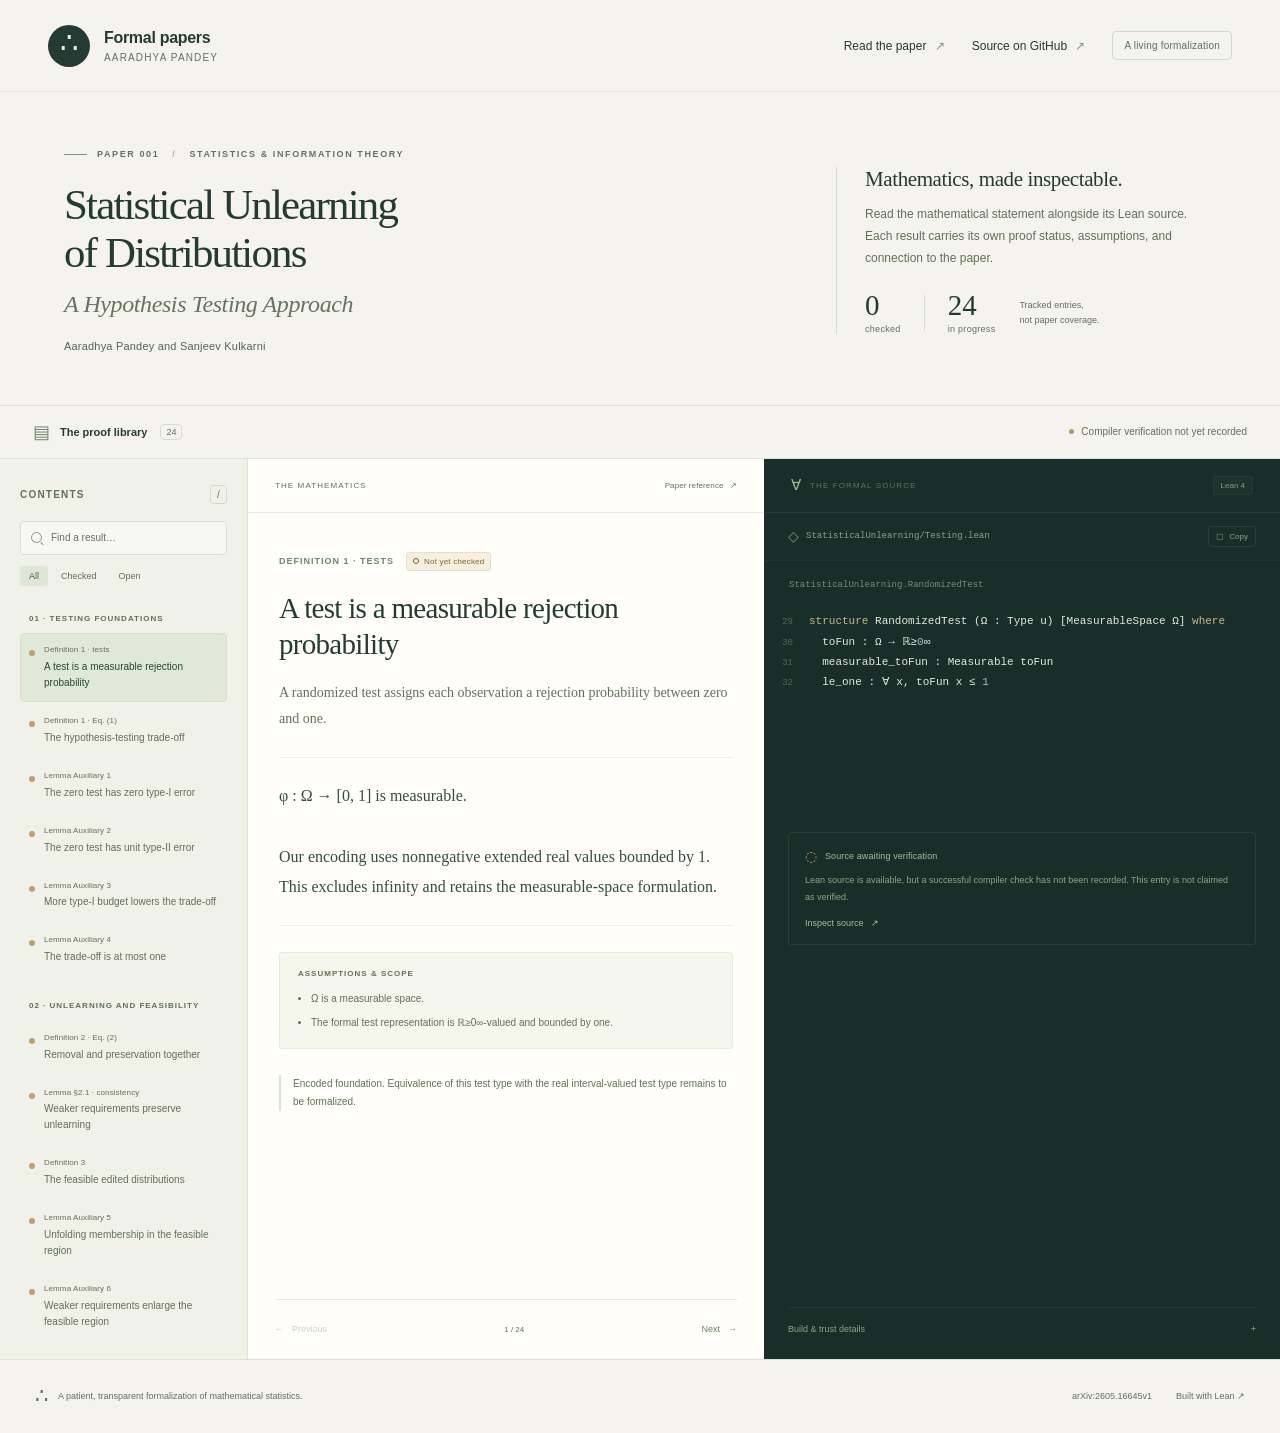
==== statistical-unlearning/site/index.html @ 72335279 "Add audited formalization foundations, metric geometry, and split-pane reader" ====
<!doctype html>
<html lang="en">
<head>
  <meta charset="utf-8">
  <meta name="viewport" content="width=device-width, initial-scale=1">
  <meta name="theme-color" content="#f5f3ed">
  <meta name="description" content="A transparent, growing Lean formalization of Statistical Unlearning of Distributions, with mathematical statements and formal source side by side.">
  <title>Statistical Unlearning · Proof Companion</title>
  <link rel="stylesheet" href="styles.css">
  <script defer src="data/proofs.js"></script>
  <script defer src="app.js"></script>
</head>
<body>
  <a class="skip-link" href="#paper-panel">Skip to the statement</a>
  <header class="masthead">
    <a class="brand" href="#" aria-label="Proof companion home"><span class="brand-mark" aria-hidden="true">∴</span><span>Formal papers<span class="brand-sub">Aaradhya Pandey</span></span></a>
    <nav class="top-links" aria-label="Project links">
      <a id="paper-link" href="https://arxiv.org/abs/2605.16645" target="_blank" rel="noopener noreferrer">Read the paper <span aria-hidden="true">↗</span></a>
      <a id="repository-link" class="repository-link" hidden target="_blank" rel="noopener noreferrer">Source on GitHub <span aria-hidden="true">↗</span></a>
      <span class="edition">A living formalization</span>
    </nav>
  </header>

  <section class="project-intro" aria-labelledby="project-title">
    <div class="intro-copy">
      <p class="eyebrow"><span class="small-rule"></span> Paper 001 <span class="eyebrow-separator">/</span> Statistics &amp; information theory</p>
      <h1 id="project-title">Statistical Unlearning<br>of Distributions</h1>
      <p class="subtitle">A Hypothesis Testing Approach</p>
      <p class="authors" id="authors">Aaradhya Pandey <span>&amp;</span> Sanjeev Kulkarni</p>
    </div>
    <div class="project-note">
      <p class="note-heading">Mathematics, made inspectable.</p>
      <p>Read the mathematical statement alongside its Lean source. Each result carries its own proof status, assumptions, and connection to the paper.</p>
      <div class="progress-summary" aria-label="Formalization progress">
        <div><strong id="checked-count">0</strong><span>checked</span></div>
        <span class="stat-divider" aria-hidden="true"></span>
        <div><strong id="pending-count">0</strong><span>in progress</span></div>
        <span class="progress-caption">Tracked entries,<br>not paper coverage.</span>
      </div>
    </div>
  </section>

  <div class="reader-heading">
    <div class="reader-label"><span class="book-icon" aria-hidden="true">▤</span> The proof library <span id="entry-total" class="entry-total"></span></div>
    <div class="trust-label"><span class="trust-dot" aria-hidden="true"></span><span id="build-label">Verification status is recorded per result</span></div>
  </div>

  <main class="reader-shell">
    <aside class="library-sidebar" aria-label="Statement library">
      <div class="sidebar-inner">
        <div class="sidebar-title"><h2>Contents</h2><span class="keyboard-hint" title="Focus search">/</span></div>
        <label class="search-wrap"><span class="search-icon" aria-hidden="true"></span><span class="sr-only">Search statements</span><input id="search" type="search" placeholder="Find a result…" autocomplete="off"></label>
        <div class="filter-row" role="group" aria-label="Filter by proof status">
          <button class="filter active" data-filter="all" aria-pressed="true">All</button>
          <button class="filter" data-filter="checked" aria-pressed="false">Checked</button>
          <button class="filter" data-filter="open" aria-pressed="false">Open</button>
        </div>
        <nav id="contents" class="contents" aria-label="Paper statements"></nav>
        <p id="no-results" class="no-results" hidden>No matching statements.<br>Try another term or filter.</p>
        <div class="sidebar-footer"><span class="status-dot pending" aria-hidden="true"></span><p>This project is in progress.<br>The full paper is not yet verified.</p></div>
      </div>
    </aside>

    <div class="reading-area">
      <div class="mobile-tabs" role="tablist" aria-label="Reading pane">
        <button id="paper-tab" role="tab" aria-selected="true" aria-controls="paper-panel" tabindex="0">Mathematics</button>
        <button id="lean-tab" role="tab" aria-selected="false" aria-controls="lean-panel" tabindex="-1">Lean source</button>
      </div>
      <div class="paired-panels" id="paired-panels">
        <article id="paper-panel" class="paper-panel" tabindex="-1" aria-labelledby="statement-title">
          <div class="panel-caption"><span>THE MATHEMATICS</span><a id="entry-paper-link" target="_blank" rel="noopener noreferrer">Paper reference <span aria-hidden="true">↗</span></a></div>
          <div id="paper-content" class="paper-content">
            <div class="result-meta"><span id="statement-kind" class="result-kind"></span><span id="statement-status" class="status-badge"></span></div>
            <h2 id="statement-title"></h2>
            <p id="statement-summary" class="statement-summary"></p>
            <div id="statement-text" class="mathematical-statement"></div>
            <section id="assumptions-section" class="assumptions-box" aria-labelledby="assumptions-title"><h3 id="assumptions-title">Assumptions &amp; scope</h3><ul id="assumptions-list"></ul></section>
            <section id="dependencies-section" class="dependencies-section" aria-labelledby="dependencies-title"><h3 id="dependencies-title">Depends on</h3><div id="dependencies" class="dependencies"></div></section>
            <aside id="entry-note" class="entry-note"></aside>
          </div>
          <div class="entry-pagination"><button id="previous-entry"><span aria-hidden="true">←</span> Previous</button><span id="entry-position"></span><button id="next-entry">Next <span aria-hidden="true">→</span></button></div>
        </article>

        <section id="lean-panel" class="lean-panel" aria-labelledby="lean-heading">
          <div class="panel-caption code-caption"><span id="lean-heading"><span class="lean-glyph" aria-hidden="true">∀</span> THE FORMAL SOURCE</span><span class="language-label">Lean 4</span></div>
          <div class="code-filebar"><span class="file-icon" aria-hidden="true">◇</span><span id="lean-file">Awaiting formal source</span><button id="copy-code" aria-label="Copy Lean source" title="Copy Lean source"><span aria-hidden="true">▢</span><span class="copy-label">Copy</span></button></div>
          <div id="declaration-name" class="declaration-name"></div>
          <div id="code-body" class="code-body"><pre aria-label="Lean source"><code id="lean-code"></code></pre></div>
          <div id="empty-proof" class="empty-proof" hidden><span class="empty-symbol" aria-hidden="true">λ</span><h3>A proof still to write.</h3><p>This statement is part of the formalization roadmap. No Lean proof is claimed here.</p></div>
          <div class="verification-box"><div class="verification-title"><span id="verification-icon" aria-hidden="true">○</span><h3 id="verification-heading">Verification evidence</h3></div><p id="verification-detail"></p><a id="source-link" hidden target="_blank" rel="noopener noreferrer">Inspect source <span aria-hidden="true">↗</span></a></div>
          <details id="build-details" class="build-details"><summary>Build &amp; trust details <span aria-hidden="true">+</span></summary><dl id="build-facts"></dl><a id="build-run-link" hidden target="_blank" rel="noopener noreferrer">Inspect the build on GitHub ↗</a><p>Lean checks the formal statement. Its correspondence with the paper remains a mathematical review task.</p></details>
        </section>
      </div>
    </div>
  </main>

  <footer class="site-footer"><p><span class="footer-mark" aria-hidden="true">∴</span> A patient, transparent formalization of mathematical statistics.</p><div><span id="paper-version">arXiv:2605.16645v1</span><a href="https://lean-lang.org/" target="_blank" rel="noopener noreferrer">Built with Lean <span aria-hidden="true">↗</span></a></div></footer>
  <div id="announcement" class="sr-only" role="status" aria-live="polite"></div>
</body>
</html>
---- statistical-unlearning/site/styles.css ----
:root{--paper:#f5f3ed;--sheet:#fffeFA;--ink:#243b34;--muted:#727b73;--green:#286750;--line:#dfE2d7;--code:#192e29;--code-soft:#213b33;--code-text:#e4e9df;--gold:#b89352;--sans:Inter,-apple-system,BlinkMacSystemFont,"Segoe UI",sans-serif;--serif:Georgia,"Times New Roman",serif}
*{box-sizing:border-box}html{scroll-behavior:smooth}body{margin:0;background:var(--paper);color:var(--ink);font-family:var(--sans);font-size:14px;-webkit-font-smoothing:antialiased}button,input{font:inherit}button,a,input,summary{outline-offset:5px}button:focus-visible,a:focus-visible,input:focus-visible,summary:focus-visible{outline:2px solid #b0843a}a{color:inherit;text-decoration:none}button{cursor:pointer}button:disabled{cursor:default;opacity:.35}button:enabled:hover{filter:brightness(.94)}[hidden]{display:none!important}.sr-only{position:absolute!important;width:1px;height:1px;padding:0;margin:-1px;overflow:hidden;clip:rect(0,0,0,0);white-space:nowrap;border:0}.skip-link{position:absolute;top:-100px;left:24px;z-index:99;background:var(--ink);color:white;padding:12px}.skip-link:focus{top:12px}
.masthead{max-width:1600px;margin:auto;min-height:92px;padding:23px 48px;display:flex;justify-content:space-between;align-items:center;border-bottom:1px solid var(--line)}.brand{display:flex;gap:14px;align-items:center;font-size:16px;letter-spacing:-.3px;font-weight:650}.brand-mark{height:42px;width:42px;display:grid;place-items:center;background:var(--ink);color:#eee9d8;border-radius:50%;font-family:var(--serif);font-size:29px;font-weight:normal;padding-bottom:5px}.brand-sub{display:block;font-size:10px;letter-spacing:1.15px;text-transform:uppercase;margin-top:5px;color:var(--muted);font-weight:500}.top-links{display:flex;gap:27px;align-items:center;font-size:12px}.top-links a{transition:color .2s}.top-links a:hover{color:var(--green)}.top-links a span{margin-left:5px;color:#879387}.edition{padding:8px 11px;border:1px solid #d1d9cc;border-radius:4px;color:#5c7061;font-size:10px;letter-spacing:.2px}
.project-intro{max-width:1600px;margin:auto;padding:57px 64px 53px;display:grid;grid-template-columns:1.35fr 1fr;gap:100px;align-items:center}.eyebrow{display:flex;gap:10px;align-items:center;font-size:9px;text-transform:uppercase;letter-spacing:1.6px;font-weight:650;margin:0 0 22px;color:#667a68}.small-rule{width:23px;height:1px;background:#75947c}.eyebrow-separator{color:#b0b8aa;margin:0 3px}.project-intro h1{font-family:var(--serif);font-weight:400;font-size:clamp(38px,3.35vw,54px);line-height:1.13;letter-spacing:-1.8px;margin:0}.subtitle{font-family:var(--serif);font-size:24px;font-style:italic;margin:13px 0 22px;color:#768470;letter-spacing:-.4px}.authors{font-size:11px;margin:0;color:#536658;letter-spacing:.2px}.authors span{font-family:var(--serif);font-style:italic;color:#a0a997;padding:0 8px}.project-note{max-width:380px;border-left:1px solid #d6dccc;padding-left:28px;justify-self:end}.note-heading{font-family:var(--serif);font-size:21px;margin:0 0 11px;letter-spacing:-.4px}.project-note>p:not(.note-heading){font-size:12px;line-height:1.85;color:#75806f;margin:0}.progress-summary{display:flex;gap:23px;align-items:center;margin-top:22px}.progress-summary>div{display:flex;flex-direction:column;gap:4px}.progress-summary strong{font-family:var(--serif);font-size:29px;font-weight:400;line-height:1}.progress-summary div span{font-size:9px;letter-spacing:.3px;color:#768371}.stat-divider{width:1px;height:36px;background:#d7dece}.progress-caption{font-size:9px;line-height:1.6;color:#8b9383;margin-left:1px}
.reader-heading{max-width:1600px;margin:auto;display:flex;align-items:center;justify-content:space-between;border-top:1px solid var(--line);border-bottom:1px solid var(--line);height:54px;padding:0 33px;font-size:11px}.reader-label{display:flex;align-items:center;gap:10px;font-weight:600}.book-icon{font-size:18px;font-weight:normal;color:#718570}.entry-total{font-size:9px;display:inline-grid;place-items:center;border:1px solid #d4ddce;border-radius:4px;padding:2px 5px;color:#82917d;margin-left:3px;font-weight:400}.trust-label{font-size:10px;color:#7f8a78;display:flex;align-items:center;gap:7px}.trust-dot{width:5px;height:5px;display:inline-block;border-radius:50%;background:#b29a62}
.reader-shell{max-width:1600px;margin:auto;display:grid;grid-template-columns:248px minmax(0,1fr);min-height:690px;border-bottom:1px solid var(--line)}.library-sidebar{border-right:1px solid var(--line);background:#f0f1e9}.sidebar-inner{padding:26px 20px 20px;position:sticky;top:0;max-height:100vh;overflow-y:auto}.sidebar-title{display:flex;align-items:center;justify-content:space-between;margin-bottom:17px}.sidebar-title h2{font-size:10px;font-weight:600;margin:0;text-transform:uppercase;letter-spacing:1.2px;color:#778571}.keyboard-hint{font-size:10px;line-height:17px;width:17px;text-align:center;border:1px solid #d5dccf;color:#8c9884;border-radius:3px}.search-wrap{height:34px;display:flex;align-items:center;border:1px solid #d9dfd1;border-radius:4px;background:#f8f8f2;padding:0 10px;gap:9px}.search-icon{width:11px;height:11px;border:1px solid #899580;border-radius:100%;position:relative;flex-shrink:0}.search-icon:after{content:"";width:4px;height:1px;position:absolute;background:#899580;transform:rotate(45deg);right:-3px;bottom:-2px}.search-wrap input{border:0;background:none;width:100%;min-width:0;font-size:10px;color:var(--ink);padding:5px 0}.search-wrap input::placeholder{color:#99a18f}.search-wrap input:focus{outline:none}.search-wrap:focus-within{outline:2px solid #b9c9b3;outline-offset:1px}.filter-row{display:flex;gap:4px;margin-top:11px;margin-bottom:26px}.filter{background:none;border:0;padding:5px 9px;color:#8b9683;font-size:9px;border-radius:3px}.filter.active{background:#e0e6d7;color:#41654c}.nav-group{margin-bottom:23px}.nav-section{font-size:8px;line-height:1.7;letter-spacing:1px;font-weight:650;text-transform:uppercase;color:#8b9680;margin:0 9px 8px}.contents a{display:flex;gap:9px;align-items:flex-start;border-radius:4px;padding:10px 8px;margin:2px 0;font-size:10px;line-height:1.6;color:#71816e;border:1px solid transparent;transition:background .15s}.contents a:hover{background:#e8ecdf}.contents a[aria-current="true"]{background:#e0e8d8;border:1px solid #d7e0ce;color:#254a36}.nav-title{flex:1}.nav-kind{font-size:8px;color:#93a08b;display:block;margin-bottom:2px;letter-spacing:.1px}.status-dot{width:6px;height:6px;border-radius:50%;margin-top:6px;flex-shrink:0}.status-dot.checked{background:#4c8b60;box-shadow:0 0 0 2px #4c8b6015}.status-dot.pending{border:1px solid #a1aa92;background:transparent}.status-dot.unverified{background:#c1a16d}.sidebar-footer{border-top:1px solid #dce1d3;margin-top:28px;padding:15px 7px;display:flex;gap:8px}.sidebar-footer p{font-size:9px;color:#8a9681;line-height:1.7;margin:0}.no-results{font-size:11px;color:#788770;line-height:1.8;padding:5px 8px}.reading-area{min-width:0}.paired-panels{display:grid;grid-template-columns:minmax(0,1fr) minmax(0,1fr);min-height:100%}.paper-panel{background:var(--sheet);display:flex;flex-direction:column;min-width:0}.panel-caption{height:54px;display:flex;align-items:center;justify-content:space-between;gap:10px;padding:0 27px;border-bottom:1px solid #e9eae1;font-size:8px;letter-spacing:1.1px;color:#9ba18e}.panel-caption a{font-size:8px;letter-spacing:.1px;color:#8c9a80}.panel-caption a:hover{color:var(--green)}.panel-caption a span{margin-left:4px}.paper-content{padding:39px 31px 34px;flex:1}.result-meta{display:flex;gap:12px;align-items:center;margin-bottom:19px}.result-kind{font-size:9px;text-transform:uppercase;letter-spacing:1px;color:#6d886a;font-weight:600}.status-badge{display:inline-flex;align-items:center;gap:5px;font-size:8px;letter-spacing:.2px;padding:4px 6px;border-radius:3px;border:1px solid #dfE4d7;color:#8a947e;white-space:nowrap}.status-badge.checked{background:#eef5e9;color:#4b7f4e;border-color:#d9e7cf}.status-badge.unverified{background:#f7f0e1;color:#947638;border-color:#e9dec8}.status-badge:before{content:"";width:4px;height:4px;border-radius:100%;border:1px solid currentColor}.status-badge.checked:before{background:currentColor}.paper-content h2{font-family:var(--serif);font-weight:400;font-size:29px;line-height:1.26;letter-spacing:-.7px;margin:0 0 17px}.statement-summary{font-family:var(--serif);font-size:14px;line-height:1.85;color:#798171;margin:0 0 25px}.mathematical-statement{font-family:var(--serif);font-size:16px;line-height:1.9;color:#354d3c;white-space:pre-wrap;overflow-wrap:anywhere;border-top:1px solid #edf0e5;border-bottom:1px solid #edf0e5;padding:23px 0;margin-bottom:25px}.assumptions-box{background:#f5f6ed;padding:16px 18px;border:1px solid #e7ebdc;border-radius:3px;margin-top:26px}.assumptions-box h3,.dependencies-section h3{font-size:8px;text-transform:uppercase;letter-spacing:1px;font-weight:650;color:#849078;margin:0 0 12px}.assumptions-box ul{padding-left:13px;margin:0;color:#7a8670;font-size:10px;line-height:1.85}.assumptions-box li+li{margin-top:5px}.dependencies-section{margin-top:25px}.dependencies{display:flex;flex-wrap:wrap;gap:6px}.dependencies a{font-size:9px;background:#f1f4e9;border:1px solid #e0e7d5;padding:5px 7px;border-radius:3px;color:#6b805e}.dependencies a:hover{background:#e6efde}.entry-note{font-size:10px;line-height:1.8;color:#959b89;border-left:2px solid #ddE4d1;margin-top:26px;padding-left:12px;white-space:pre-wrap}.entry-pagination{height:60px;margin:0 27px;border-top:1px solid #e7eade;display:flex;align-items:center;justify-content:space-between;font-size:8px;color:#9aa28f}.entry-pagination button{background:none;border:0;font-size:9px;color:#6a8060;padding:8px 0;display:flex;gap:8px}.lean-panel{background:var(--code);color:var(--code-text);min-width:0;display:flex;flex-direction:column}.code-caption{border-color:#ffffff0e;color:#8da28d}.code-caption>span:first-child{display:flex;gap:8px;align-items:center}.lean-glyph{font-family:var(--serif);font-size:15px;color:#a5b59a;line-height:1}.language-label{font-size:8px;color:#849c86;background:#ffffff06;border:1px solid #ffffff0a;padding:4px 7px;border-radius:3px;letter-spacing:0}.code-filebar{height:48px;padding:0 24px;display:flex;align-items:center;gap:7px;border-bottom:1px solid #ffffff09;color:#8ea28c;font-size:9px;font-family:ui-monospace,SFMono-Regular,Consolas,monospace;min-width:0}.file-icon{color:#789572;font-size:14px}.code-filebar>span:nth-child(2){overflow:hidden;text-overflow:ellipsis;white-space:nowrap}.code-filebar button{margin-left:auto;background:transparent;border:1px solid #d6e6ca16;color:#8bA489;padding:5px 7px;border-radius:3px;display:flex;gap:5px;font-family:var(--sans);font-size:8px;align-items:center}.declaration-name{padding:17px 25px 0;color:#738d78;font-size:9px;font-family:ui-monospace,SFMono-Regular,Consolas,monospace;overflow-wrap:anywhere;line-height:1.6}.code-body{padding:19px 0 28px;overflow-x:auto;min-height:240px}.code-body pre{font-size:11px;line-height:1.85;tab-size:2;font-family:ui-monospace,SFMono-Regular,Consolas,"Liberation Mono",monospace;margin:0;min-width:max-content}.code-line{display:block;min-height:1.85em;padding-right:28px}.line-number{display:inline-block;min-width:45px;user-select:none;color:#4c6b57;text-align:right;padding-right:16px;font-size:9px}.token-keyword{color:#c7b987}.token-comment{color:#758e79;font-style:italic}.token-string{color:#b2c595}.token-number{color:#a8bdc1}.token-tactic{color:#a4c9b6}.empty-proof{padding:50px 36px 63px;color:#8da48f;flex:1}.empty-symbol{font-family:var(--serif);font-size:50px;color:#46634b;font-style:italic}.empty-proof h3{font-family:var(--serif);font-size:22px;font-weight:400;color:#bbc9b4;margin:18px 0 10px}.empty-proof p{font-size:11px;line-height:1.8;max-width:240px;margin:0;color:#7e9881}.verification-box{border:1px solid #a6c09c1c;border-radius:4px;margin:0 24px 21px;padding:16px 16px 15px;background:#243b300e}.verification-title{display:flex;gap:8px;align-items:center}.verification-title>span{color:#b69c68;font-size:14px;line-height:1}.verification-title h3{font-size:9px;color:#a7ba9e;margin:0;font-weight:500;letter-spacing:.1px}.verification-box p{font-size:9px;line-height:1.85;color:#78927b;margin:9px 0 0;white-space:pre-wrap}.verification-box a{display:inline-block;font-size:9px;color:#a6bd9a;margin-top:12px}.verification-box a span{margin-left:5px}.build-details{margin:auto 24px 22px;border-top:1px solid #ffffff0e;padding-top:14px;font-size:9px;color:#6c8a73}.build-details summary{cursor:pointer;color:#8ca586;list-style:none;display:flex;justify-content:space-between;align-items:center;line-height:1.6}.build-details summary::-webkit-details-marker{display:none}.build-details[open] summary>span{transform:rotate(45deg)}.build-details dl{font-size:9px;line-height:1.8;margin:15px 0;overflow-wrap:anywhere}.build-details dt{color:#8ba17f}.build-details dd{margin:2px 0 10px;font-family:ui-monospace,SFMono-Regular,Consolas,monospace;color:#6e8d73}.build-details p{line-height:1.8;color:#6b8770;margin-bottom:0}.site-footer{max-width:1600px;margin:auto;padding:26px 35px;display:flex;justify-content:space-between;align-items:center;font-size:9px;color:#8e9b83;gap:20px}.site-footer p{margin:0;display:flex;gap:10px;align-items:center}.footer-mark{font-family:var(--serif);font-size:21px;line-height:1}.site-footer>div{display:flex;gap:24px}.site-footer a:hover{color:var(--green)}.mobile-tabs{display:none}
/* Muted text remains legible on both paper and code surfaces. */
.brand-sub,.project-note>p:not(.note-heading),.progress-summary div span,.progress-caption,.trust-label,.sidebar-title h2,.keyboard-hint,.filter,.nav-section,.nav-kind,.contents a,.sidebar-footer p,.no-results,.panel-caption,.panel-caption a,.statement-summary,.assumptions-box h3,.assumptions-box ul,.dependencies-section h3,.entry-note,.entry-pagination,.site-footer,.entry-total{color:#62705a}
.eyebrow,.subtitle{color:#66745f}.search-wrap input::placeholder{color:#66745f}.status-badge{color:#62705a}.status-badge.checked{color:#3c683f}.status-badge.unverified{color:#816225}.dependencies a{color:#5d7051}
.token-comment,.verification-box p,.build-details,.build-details dd,.build-details p{color:#8ca586}
@media(min-width:1601px){.masthead,.reader-shell,.reader-heading{border-left:1px solid var(--line);border-right:1px solid var(--line)}}
@media(max-width:1150px){.masthead{padding:23px 30px}.project-intro{padding:45px 38px;gap:45px}.project-note{padding-left:23px;max-width:335px}.reader-shell{grid-template-columns:205px minmax(0,1fr)}.sidebar-inner{padding:25px 14px}.paper-content{padding:32px 24px}.panel-caption{padding:0 22px}.paper-content h2{font-size:25px}.code-filebar{padding:0 16px}.verification-box{margin-left:17px;margin-right:17px}.code-body pre{font-size:10px}.line-number{min-width:35px;padding-right:10px}.progress-summary{gap:18px}}
@media(max-width:950px){.project-intro{grid-template-columns:1.4fr 1fr;gap:25px;padding:39px 30px}.project-intro h1{font-size:37px}.subtitle{font-size:21px}.project-note>p:not(.note-heading){font-size:11px}.note-heading{font-size:18px}.reader-shell{grid-template-columns:187px minmax(0,1fr)}.paired-panels{grid-template-columns:1fr}.mobile-tabs{display:flex;height:43px;background:#eef0e7;border-bottom:1px solid var(--line);padding:0 20px;gap:23px}.mobile-tabs button{background:none;border:0;border-bottom:2px solid transparent;color:#89957f;font-size:10px;padding:0 3px}.mobile-tabs button[aria-selected="true"]{border-color:#597c54;color:#355a3c}.paired-panels .lean-panel{display:none;min-height:620px}.paired-panels.show-lean .lean-panel{display:flex}.paired-panels.show-lean .paper-panel{display:none}.paper-content{padding:34px 36px;min-height:510px}.paper-content h2{font-size:30px}.panel-caption{padding:0 30px}.mathematical-statement{font-size:17px}.code-body pre{font-size:12px}.line-number{min-width:45px;padding-right:16px}.code-filebar{padding:0 24px}.verification-box{margin:0 24px 22px}.site-footer{padding:22px 28px}.top-links{gap:18px}.edition{display:none}}
@media(max-width:650px){.masthead{padding:18px 20px;min-height:77px}.brand{gap:10px;font-size:13px}.brand-mark{width:34px;height:34px;font-size:23px}.brand-sub{font-size:8px;letter-spacing:.7px;margin-top:4px}.top-links{gap:12px;font-size:9px}.repository-link{max-width:50px;line-height:1.5}.project-intro{display:block;padding:31px 24px 30px}.eyebrow{font-size:7px;gap:7px;letter-spacing:1.1px;margin-bottom:19px}.project-intro h1{font-size:38px;letter-spacing:-1.4px}.subtitle{font-size:21px;margin:11px 0 19px}.authors{font-size:10px}.project-note{max-width:unset;margin-top:27px;border-left:0;border-top:1px solid var(--line);padding:20px 0 0;display:grid;grid-template-columns:1fr 1fr;gap:0 20px}.note-heading{grid-column:1/-1;font-size:18px;margin-bottom:10px}.project-note>p:not(.note-heading){font-size:10px;line-height:1.75}.progress-summary{margin:0;gap:14px;justify-self:end}.progress-summary strong{font-size:27px}.progress-summary div span{font-size:8px}.progress-caption{display:none}.stat-divider{height:31px}.reader-heading{padding:0 20px;height:47px}.reader-label{font-size:10px}.trust-label{font-size:8px;max-width:145px;line-height:1.5;text-align:right}.trust-dot{flex-shrink:0}.reader-shell{display:block}.library-sidebar{border-right:0;border-bottom:1px solid var(--line)}.sidebar-inner{position:static;max-height:unset;padding:17px 20px 12px}.sidebar-title{display:none}.search-wrap{height:35px;max-width:100%;display:inline-flex;width:calc(100% - 150px)}.search-wrap input{font-size:11px}.filter-row{display:inline-flex;margin:0 0 0 8px;vertical-align:middle;gap:0}.filter{font-size:9px;padding:8px 9px}.contents{display:flex;gap:7px;overflow-x:auto;padding-top:12px;padding-bottom:5px;scrollbar-width:thin}.nav-group{margin:0;display:contents}.nav-section{display:none}.contents a{white-space:nowrap;padding:8px 10px;font-size:10px;flex-shrink:0;max-width:230px;align-items:center;margin:0}.nav-title{overflow:hidden;text-overflow:ellipsis}.nav-kind{display:none}.status-dot{margin-top:0}.sidebar-footer{display:none}.no-results{margin-bottom:3px;font-size:10px}.mobile-tabs{height:44px;padding-left:23px}.panel-caption{height:46px;padding:0 24px;font-size:8px}.paper-content{padding:29px 25px;min-height:0}.paper-content h2{font-size:29px}.statement-summary{font-size:14px}.mathematical-statement{font-size:16px}.assumptions-box{margin-top:22px}.entry-note{margin-top:23px}.entry-pagination{height:57px;margin:0 24px}.site-footer{padding:21px 23px;display:block;font-size:8px;line-height:1.7}.site-footer>div{margin:13px 0 0 22px;gap:20px}.code-body pre{font-size:11px}.code-body{min-height:210px}.declaration-name{padding-left:24px;font-size:8px}.paired-panels .lean-panel{min-height:530px}.verification-box p{font-size:10px}.build-details{font-size:10px}.copy-label{display:none}}
@media(prefers-reduced-motion:reduce){html{scroll-behavior:auto}*{transition:none!important}}
@media print{body{background:white}.masthead,.project-intro,.library-sidebar,.reader-heading,.site-footer,.mobile-tabs,.entry-pagination,.code-filebar button,.build-details{display:none}.reader-shell{display:block;border:0}.paired-panels{display:block}.paper-panel,.paired-panels .lean-panel{display:block!important;background:white;color:#222;break-inside:avoid}.paper-content{min-height:0}.code-caption,.code-filebar,.declaration-name,.code-body,.verification-box{color:#222;background:white}.code-body{overflow:visible}.code-body pre{white-space:pre-wrap;min-width:0;font-size:9px}.token-keyword,.token-comment,.token-string,.token-number,.token-tactic{color:#222}.verification-box p,.verification-title h3{color:#444}.line-number{color:#999}.panel-caption{border-color:#ddd}}
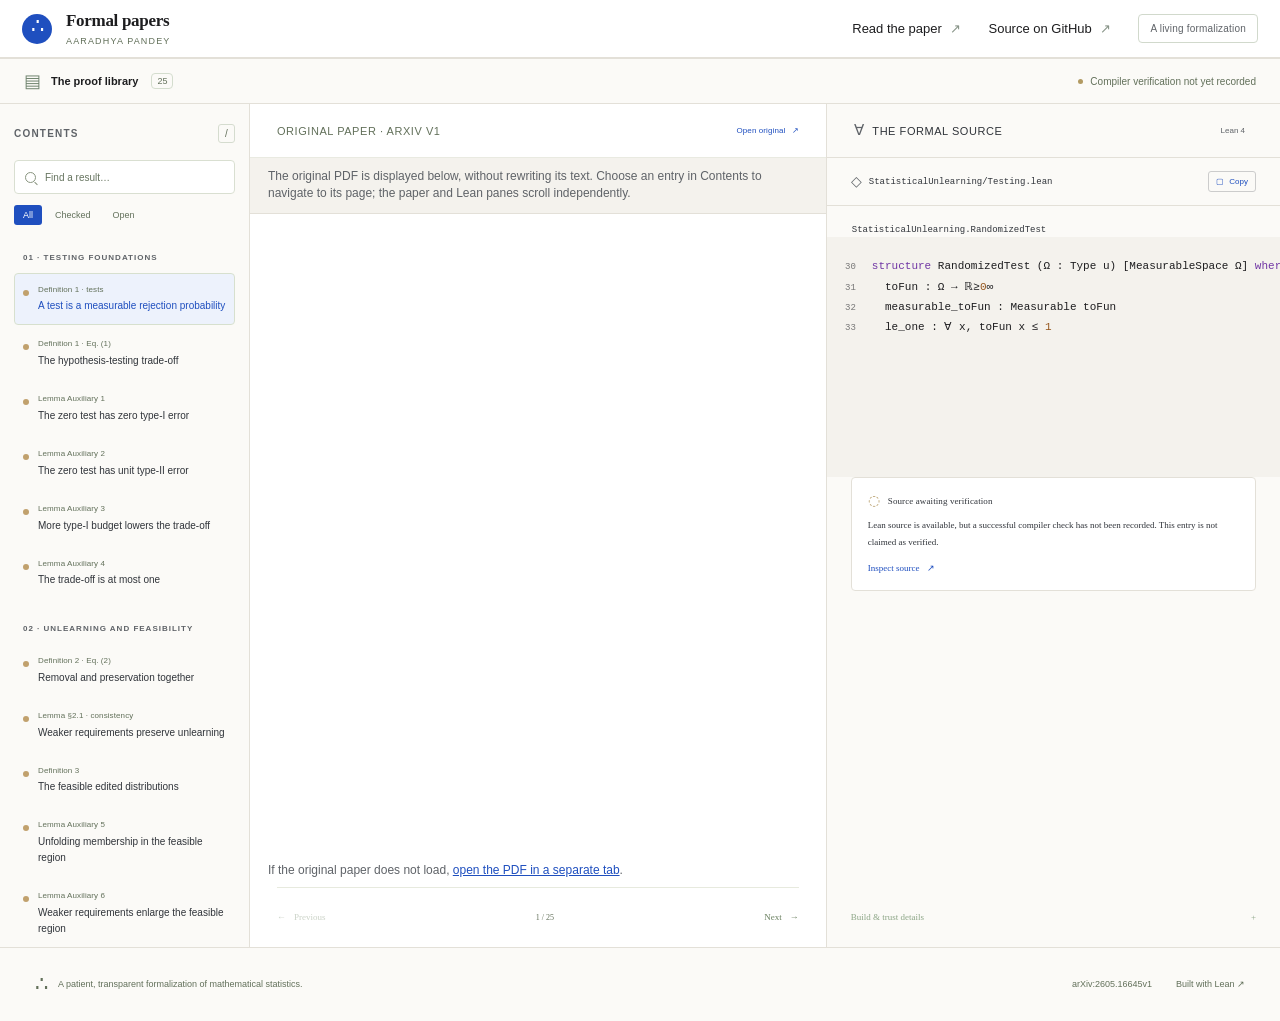
==== commit 4a05aa69: "Show original paper alongside Lean source" ====
--- a/statistical-unlearning/site/index.html
+++ b/statistical-unlearning/site/index.html
@@ -4,7 +4,7 @@
   <meta charset="utf-8">
   <meta name="viewport" content="width=device-width, initial-scale=1">
   <meta name="theme-color" content="#f5f3ed">
-  <meta name="description" content="A transparent, growing Lean formalization of Statistical Unlearning of Distributions, with mathematical statements and formal source side by side.">
+  <meta name="description" content="Read the original arXiv paper alongside Lean declarations and their verification status.">
   <title>Statistical Unlearning · Proof Companion</title>
   <link rel="stylesheet" href="styles.css">
   <script defer src="data/proofs.js"></script>
@@ -30,7 +30,7 @@
     </div>
     <div class="project-note">
       <p class="note-heading">Mathematics, made inspectable.</p>
-      <p>Read the mathematical statement alongside its Lean source. Each result carries its own proof status, assumptions, and connection to the paper.</p>
+      <p>Read the original paper alongside the Lean source and its verification status.</p>
       <div class="progress-summary" aria-label="Formalization progress">
         <div><strong id="checked-count">0</strong><span>checked</span></div>
         <span class="stat-divider" aria-hidden="true"></span>
@@ -68,7 +68,10 @@
       </div>
       <div class="paired-panels" id="paired-panels">
         <article id="paper-panel" class="paper-panel" tabindex="-1" aria-labelledby="statement-title">
-          <div class="panel-caption"><span>THE MATHEMATICS</span><a id="entry-paper-link" target="_blank" rel="noopener noreferrer">Paper reference <span aria-hidden="true">↗</span></a></div>
+          <div class="panel-caption"><span>ORIGINAL PAPER · ARXIV V1</span><a id="entry-paper-link" target="_blank" rel="noopener noreferrer">Open original <span aria-hidden="true">↗</span></a></div>
+          <div class="paper-frame-note">The original PDF is displayed below, without rewriting its text. Choose an entry in Contents to navigate to its page; the paper and Lean panes scroll independently.</div>
+          <iframe id="paper-frame" class="paper-frame" title="Original paper: Statistical Unlearning of Distributions, arXiv version 1" src="https://arxiv.org/pdf/2605.16645v1#page=3" loading="eager" referrerpolicy="no-referrer"></iframe>
+          <p class="paper-frame-fallback">If the original paper does not load, <a href="https://arxiv.org/pdf/2605.16645v1" target="_blank" rel="noopener noreferrer">open the PDF in a separate tab</a>.</p>
           <div id="paper-content" class="paper-content">
             <div class="result-meta"><span id="statement-kind" class="result-kind"></span><span id="statement-status" class="status-badge"></span></div>
             <h2 id="statement-title"></h2>
--- a/statistical-unlearning/site/styles.css
+++ b/statistical-unlearning/site/styles.css
@@ -14,3 +14,20 @@
 @media(max-width:650px){.masthead{padding:18px 20px;min-height:77px}.brand{gap:10px;font-size:13px}.brand-mark{width:34px;height:34px;font-size:23px}.brand-sub{font-size:8px;letter-spacing:.7px;margin-top:4px}.top-links{gap:12px;font-size:9px}.repository-link{max-width:50px;line-height:1.5}.project-intro{display:block;padding:31px 24px 30px}.eyebrow{font-size:7px;gap:7px;letter-spacing:1.1px;margin-bottom:19px}.project-intro h1{font-size:38px;letter-spacing:-1.4px}.subtitle{font-size:21px;margin:11px 0 19px}.authors{font-size:10px}.project-note{max-width:unset;margin-top:27px;border-left:0;border-top:1px solid var(--line);padding:20px 0 0;display:grid;grid-template-columns:1fr 1fr;gap:0 20px}.note-heading{grid-column:1/-1;font-size:18px;margin-bottom:10px}.project-note>p:not(.note-heading){font-size:10px;line-height:1.75}.progress-summary{margin:0;gap:14px;justify-self:end}.progress-summary strong{font-size:27px}.progress-summary div span{font-size:8px}.progress-caption{display:none}.stat-divider{height:31px}.reader-heading{padding:0 20px;height:47px}.reader-label{font-size:10px}.trust-label{font-size:8px;max-width:145px;line-height:1.5;text-align:right}.trust-dot{flex-shrink:0}.reader-shell{display:block}.library-sidebar{border-right:0;border-bottom:1px solid var(--line)}.sidebar-inner{position:static;max-height:unset;padding:17px 20px 12px}.sidebar-title{display:none}.search-wrap{height:35px;max-width:100%;display:inline-flex;width:calc(100% - 150px)}.search-wrap input{font-size:11px}.filter-row{display:inline-flex;margin:0 0 0 8px;vertical-align:middle;gap:0}.filter{font-size:9px;padding:8px 9px}.contents{display:flex;gap:7px;overflow-x:auto;padding-top:12px;padding-bottom:5px;scrollbar-width:thin}.nav-group{margin:0;display:contents}.nav-section{display:none}.contents a{white-space:nowrap;padding:8px 10px;font-size:10px;flex-shrink:0;max-width:230px;align-items:center;margin:0}.nav-title{overflow:hidden;text-overflow:ellipsis}.nav-kind{display:none}.status-dot{margin-top:0}.sidebar-footer{display:none}.no-results{margin-bottom:3px;font-size:10px}.mobile-tabs{height:44px;padding-left:23px}.panel-caption{height:46px;padding:0 24px;font-size:8px}.paper-content{padding:29px 25px;min-height:0}.paper-content h2{font-size:29px}.statement-summary{font-size:14px}.mathematical-statement{font-size:16px}.assumptions-box{margin-top:22px}.entry-note{margin-top:23px}.entry-pagination{height:57px;margin:0 24px}.site-footer{padding:21px 23px;display:block;font-size:8px;line-height:1.7}.site-footer>div{margin:13px 0 0 22px;gap:20px}.code-body pre{font-size:11px}.code-body{min-height:210px}.declaration-name{padding-left:24px;font-size:8px}.paired-panels .lean-panel{min-height:530px}.verification-box p{font-size:10px}.build-details{font-size:10px}.copy-label{display:none}}
 @media(prefers-reduced-motion:reduce){html{scroll-behavior:auto}*{transition:none!important}}
 @media print{body{background:white}.masthead,.project-intro,.library-sidebar,.reader-heading,.site-footer,.mobile-tabs,.entry-pagination,.code-filebar button,.build-details{display:none}.reader-shell{display:block;border:0}.paired-panels{display:block}.paper-panel,.paired-panels .lean-panel{display:block!important;background:white;color:#222;break-inside:avoid}.paper-content{min-height:0}.code-caption,.code-filebar,.declaration-name,.code-body,.verification-box{color:#222;background:white}.code-body{overflow:visible}.code-body pre{white-space:pre-wrap;min-width:0;font-size:9px}.token-keyword,.token-comment,.token-string,.token-number,.token-tactic{color:#222}.verification-box p,.verification-title h3{color:#444}.line-number{color:#999}.panel-caption{border-color:#ddd}}
+
+/* Faithful-source reader: the original arXiv document and its formal source. */
+:root{--paper:#fbfaf7;--sheet:#fff;--ink:#1d1d1f;--muted:#5f6368;--green:#1f4fbf;--line:#e3e0d8;--code:#f4f2ed;--code-soft:#ebe9e4;--code-text:#1d1d1f;--serif:"Iowan Old Style","Palatino Linotype",Palatino,Georgia,serif}
+body{font-family:var(--serif);font-size:16px}.masthead{position:sticky;top:0;z-index:20;max-width:none;min-height:58px;padding:10px 22px;background:#fff;font-family:var(--sans)}
+.brand{font-family:var(--serif);font-size:17px}.brand-mark{width:30px;height:30px;font-size:21px;background:#1f4fbf;color:white}.brand-sub{font-family:var(--sans);font-size:9px}.top-links{font-size:13px}.edition{color:#5f6368}
+.project-intro{display:none}.reader-heading{max-width:1680px;height:46px;padding:0 24px;font-family:var(--sans)}
+.reader-shell{max-width:1680px;grid-template-columns:250px minmax(0,1fr);min-height:calc(100vh - 105px)}.library-sidebar{background:#fbfaf7}.sidebar-inner{top:58px;max-height:calc(100vh - 58px);padding:20px 14px;font-family:var(--sans)}
+.sidebar-title h2,.nav-section{color:#5f6368}.contents a{color:#30343a}.contents a[aria-current="true"]{color:#1f4fbf;background:#edf2fc}.filter.active{background:#1f4fbf;color:#fff}.search-wrap{background:#fff}
+.paired-panels{grid-template-columns:minmax(0,1.12fr) minmax(0,.88fr);gap:0}.paper-panel{min-width:0;background:#fff;display:flex;flex-direction:column;border-right:1px solid var(--line)}
+.paper-panel .paper-content{display:none}.paper-panel .entry-pagination{flex-shrink:0}.panel-caption{font-family:var(--sans);font-size:11px;letter-spacing:.05em}.panel-caption a{color:#1f4fbf}
+.paper-frame-note{padding:10px 18px;font:12px/1.45 var(--sans);color:#5f6368;background:#f4f2ed;border-bottom:1px solid var(--line)}
+.paper-frame{width:100%;height:calc(100vh - 260px);min-height:620px;border:0;background:#fff}.paper-frame-fallback{margin:0;padding:8px 18px;font:12px/1.4 var(--sans);color:#5f6368}.paper-frame-fallback a{color:#1f4fbf;text-decoration:underline}
+.lean-panel{min-width:0;background:#fbfaf7;color:#1d1d1f}.code-caption,.code-filebar,.declaration-name{color:#30343a;background:#fbfaf7;border-color:#e3e0d8}.language-label,.file-icon,.lean-glyph{color:#5f6368}.code-filebar button{color:#1f4fbf;border-color:#ccc}
+.code-body{background:#f4f2ed;color:#1d1d1f}.code-body pre{color:#1d1d1f}.line-number{color:#777}.token-keyword{color:#7137a5}.token-tactic{color:#174ca8}.token-comment{color:#666}.token-string{color:#8d4828}.token-number{color:#94551c}
+.verification-box{background:#fff;color:#1d1d1f;border-color:#e3e0d8}.verification-box p,.verification-title h3{color:#30343a}.verification-box a{color:#1f4fbf}.build-details,.build-details p,.build-details dd{color:#5f6368}.site-footer{font-family:var(--sans)}
+@media(max-width:950px){.masthead{position:static}.sidebar-inner{max-height:none}.paper-frame{height:75vh;min-height:480px}.paired-panels{display:block}.paper-panel{border-right:0}}
+@media(max-width:650px){.masthead{padding:12px 16px;min-height:56px}.reader-heading{height:auto;min-height:44px;padding:8px 16px}.paper-frame{height:72vh;min-height:420px}.paper-frame-note{font-size:11px}.library-sidebar{border-bottom:1px solid var(--line)}}
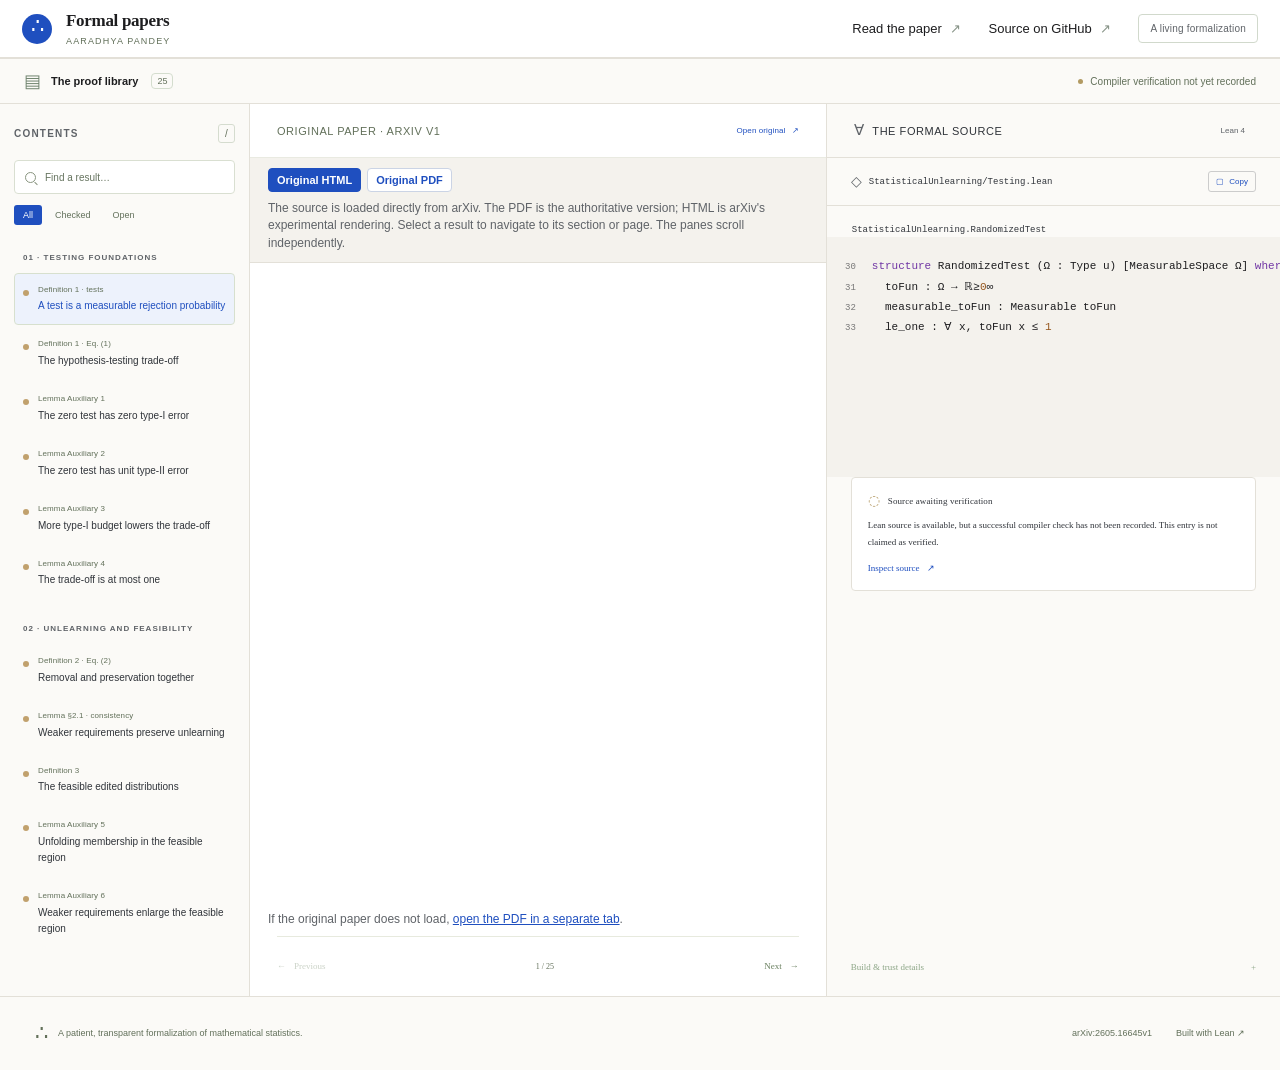
==== commit 80839dea: "Offer original arXiv HTML and PDF alongside proofs" ====
--- a/statistical-unlearning/site/index.html
+++ b/statistical-unlearning/site/index.html
@@ -69,8 +69,8 @@
       <div class="paired-panels" id="paired-panels">
         <article id="paper-panel" class="paper-panel" tabindex="-1" aria-labelledby="statement-title">
           <div class="panel-caption"><span>ORIGINAL PAPER · ARXIV V1</span><a id="entry-paper-link" target="_blank" rel="noopener noreferrer">Open original <span aria-hidden="true">↗</span></a></div>
-          <div class="paper-frame-note">The original PDF is displayed below, without rewriting its text. Choose an entry in Contents to navigate to its page; the paper and Lean panes scroll independently.</div>
-          <iframe id="paper-frame" class="paper-frame" title="Original paper: Statistical Unlearning of Distributions, arXiv version 1" src="https://arxiv.org/pdf/2605.16645v1#page=3" loading="eager" referrerpolicy="no-referrer"></iframe>
+          <div class="paper-frame-note"><div class="paper-view-controls" role="group" aria-label="Paper format"><button id="paper-html-view" type="button" aria-pressed="true">Original HTML</button><button id="paper-pdf-view" type="button" aria-pressed="false">Original PDF</button></div><span>The source is loaded directly from arXiv. The PDF is the authoritative version; HTML is arXiv's experimental rendering. Select a result to navigate to its section or page. The panes scroll independently.</span></div>
+          <iframe id="paper-frame" class="paper-frame" title="Original paper: Statistical Unlearning of Distributions, arXiv version 1" src="https://arxiv.org/html/2605.16645v1#S2.SS1" loading="eager" referrerpolicy="no-referrer"></iframe>
           <p class="paper-frame-fallback">If the original paper does not load, <a href="https://arxiv.org/pdf/2605.16645v1" target="_blank" rel="noopener noreferrer">open the PDF in a separate tab</a>.</p>
           <div id="paper-content" class="paper-content">
             <div class="result-meta"><span id="statement-kind" class="result-kind"></span><span id="statement-status" class="status-badge"></span></div>
--- a/statistical-unlearning/site/styles.css
+++ b/statistical-unlearning/site/styles.css
@@ -25,6 +25,7 @@
 .paired-panels{grid-template-columns:minmax(0,1.12fr) minmax(0,.88fr);gap:0}.paper-panel{min-width:0;background:#fff;display:flex;flex-direction:column;border-right:1px solid var(--line)}
 .paper-panel .paper-content{display:none}.paper-panel .entry-pagination{flex-shrink:0}.panel-caption{font-family:var(--sans);font-size:11px;letter-spacing:.05em}.panel-caption a{color:#1f4fbf}
 .paper-frame-note{padding:10px 18px;font:12px/1.45 var(--sans);color:#5f6368;background:#f4f2ed;border-bottom:1px solid var(--line)}
+.paper-view-controls{display:flex;gap:6px;margin-bottom:8px}.paper-view-controls button{font:600 11px var(--sans);color:#1f4fbf;background:#fff;border:1px solid #cbd4e5;border-radius:4px;padding:5px 8px}.paper-view-controls button[aria-pressed="true"]{background:#1f4fbf;border-color:#1f4fbf;color:white}
 .paper-frame{width:100%;height:calc(100vh - 260px);min-height:620px;border:0;background:#fff}.paper-frame-fallback{margin:0;padding:8px 18px;font:12px/1.4 var(--sans);color:#5f6368}.paper-frame-fallback a{color:#1f4fbf;text-decoration:underline}
 .lean-panel{min-width:0;background:#fbfaf7;color:#1d1d1f}.code-caption,.code-filebar,.declaration-name{color:#30343a;background:#fbfaf7;border-color:#e3e0d8}.language-label,.file-icon,.lean-glyph{color:#5f6368}.code-filebar button{color:#1f4fbf;border-color:#ccc}
 .code-body{background:#f4f2ed;color:#1d1d1f}.code-body pre{color:#1d1d1f}.line-number{color:#777}.token-keyword{color:#7137a5}.token-tactic{color:#174ca8}.token-comment{color:#666}.token-string{color:#8d4828}.token-number{color:#94551c}
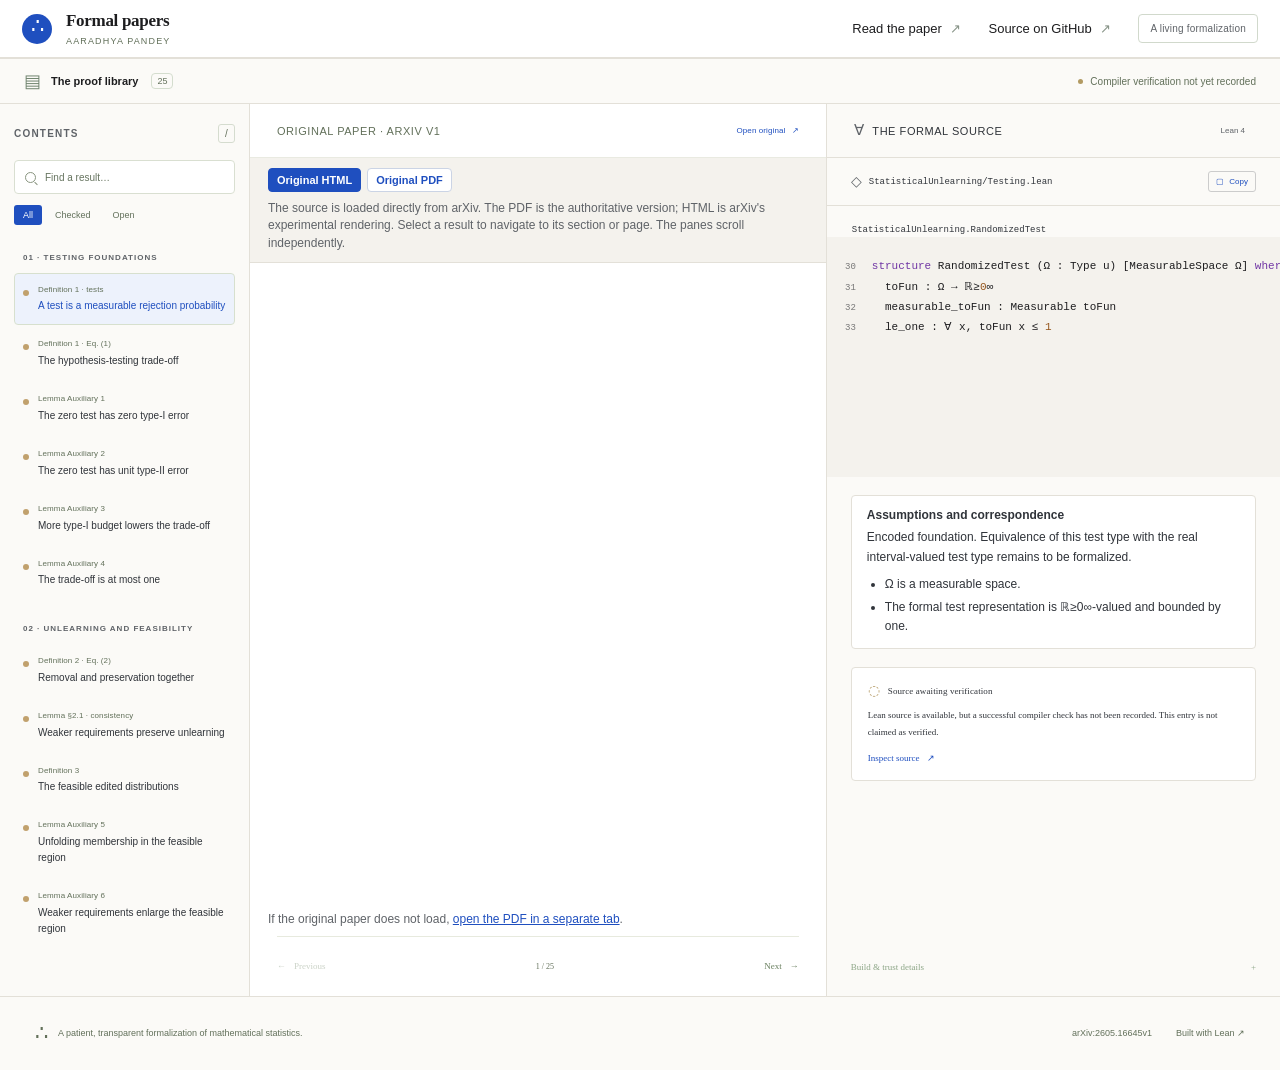
==== commit 17d17093: "Expose source correspondence beside the original paper" ====
--- a/statistical-unlearning/site/index.html
+++ b/statistical-unlearning/site/index.html
@@ -90,6 +90,7 @@
           <div id="declaration-name" class="declaration-name"></div>
           <div id="code-body" class="code-body"><pre aria-label="Lean source"><code id="lean-code"></code></pre></div>
           <div id="empty-proof" class="empty-proof" hidden><span class="empty-symbol" aria-hidden="true">λ</span><h3>A proof still to write.</h3><p>This statement is part of the formalization roadmap. No Lean proof is claimed here.</p></div>
+          <section id="lean-scope" class="lean-scope" aria-labelledby="lean-scope-title"><h3 id="lean-scope-title">Assumptions and correspondence</h3><p id="lean-scope-note"></p><ul id="lean-assumptions"></ul></section>
           <div class="verification-box"><div class="verification-title"><span id="verification-icon" aria-hidden="true">○</span><h3 id="verification-heading">Verification evidence</h3></div><p id="verification-detail"></p><a id="source-link" hidden target="_blank" rel="noopener noreferrer">Inspect source <span aria-hidden="true">↗</span></a></div>
           <details id="build-details" class="build-details"><summary>Build &amp; trust details <span aria-hidden="true">+</span></summary><dl id="build-facts"></dl><a id="build-run-link" hidden target="_blank" rel="noopener noreferrer">Inspect the build on GitHub ↗</a><p>Lean checks the formal statement. Its correspondence with the paper remains a mathematical review task.</p></details>
         </section>
--- a/statistical-unlearning/site/styles.css
+++ b/statistical-unlearning/site/styles.css
@@ -30,5 +30,6 @@
 .lean-panel{min-width:0;background:#fbfaf7;color:#1d1d1f}.code-caption,.code-filebar,.declaration-name{color:#30343a;background:#fbfaf7;border-color:#e3e0d8}.language-label,.file-icon,.lean-glyph{color:#5f6368}.code-filebar button{color:#1f4fbf;border-color:#ccc}
 .code-body{background:#f4f2ed;color:#1d1d1f}.code-body pre{color:#1d1d1f}.line-number{color:#777}.token-keyword{color:#7137a5}.token-tactic{color:#174ca8}.token-comment{color:#666}.token-string{color:#8d4828}.token-number{color:#94551c}
 .verification-box{background:#fff;color:#1d1d1f;border-color:#e3e0d8}.verification-box p,.verification-title h3{color:#30343a}.verification-box a{color:#1f4fbf}.build-details,.build-details p,.build-details dd{color:#5f6368}.site-footer{font-family:var(--sans)}
+.lean-scope{margin:18px 24px;padding:12px 15px;background:#fff;border:1px solid #e3e0d8;border-radius:4px;color:#30343a;font:12px/1.6 var(--sans)}.lean-scope h3{margin:0 0 6px;font:600 12px var(--sans)}.lean-scope p{margin:0 0 8px}.lean-scope ul{margin:0;padding-left:18px}.lean-scope li+li{margin-top:4px}
 @media(max-width:950px){.masthead{position:static}.sidebar-inner{max-height:none}.paper-frame{height:75vh;min-height:480px}.paired-panels{display:block}.paper-panel{border-right:0}}
-@media(max-width:650px){.masthead{padding:12px 16px;min-height:56px}.reader-heading{height:auto;min-height:44px;padding:8px 16px}.paper-frame{height:72vh;min-height:420px}.paper-frame-note{font-size:11px}.library-sidebar{border-bottom:1px solid var(--line)}}
+@media(max-width:650px){.masthead{padding:12px 16px;min-height:56px}.repository-link{max-width:none;white-space:nowrap}.reader-heading{height:auto;min-height:44px;padding:8px 16px}.paper-frame{height:72vh;min-height:420px}.paper-frame-note{font-size:11px}.library-sidebar{border-bottom:1px solid var(--line)}}
